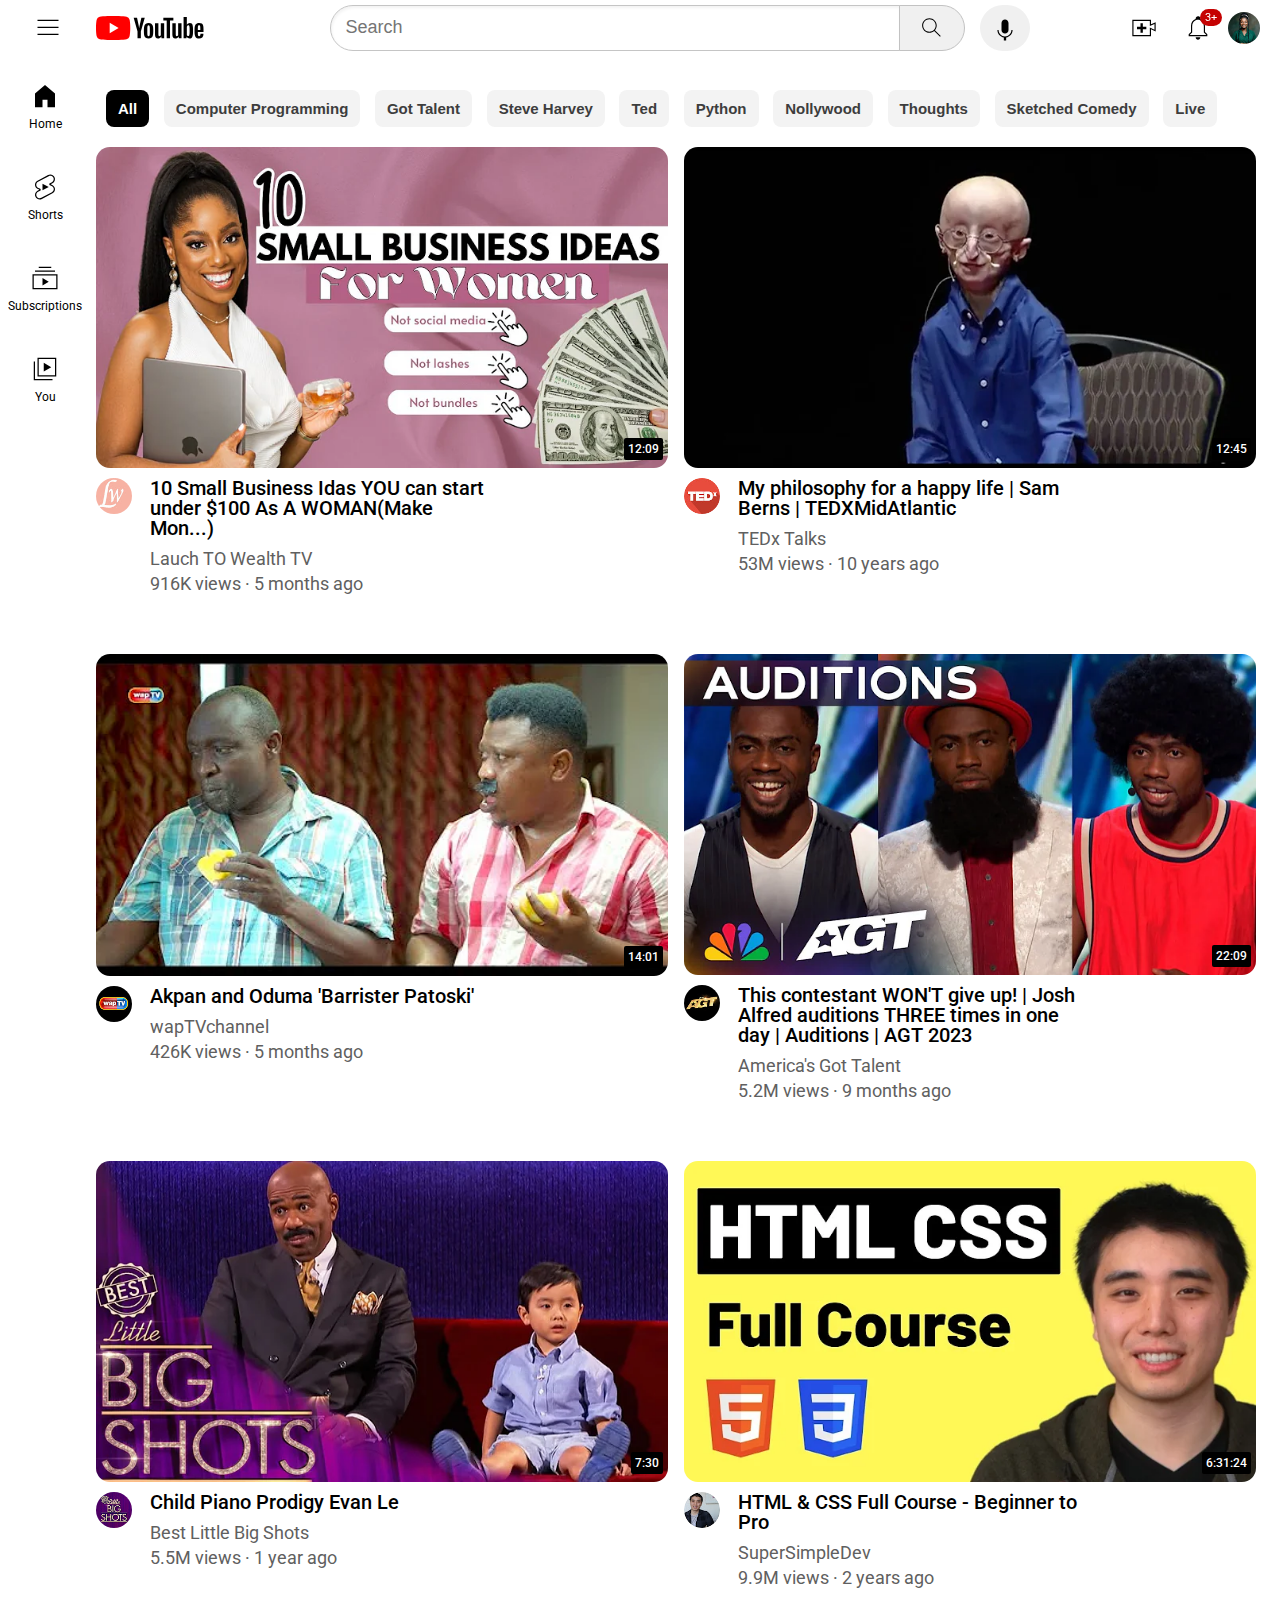
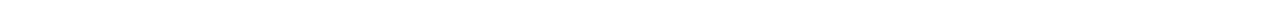
==== youtube.html @ e976bb5a "Add files via upload" ====
<html>
  <head>
    <title>Youtube.com Clone</title>
    <link rel="preconnect" href="https://fonts.googleapis.com">
<link rel="preconnect" href="https://fonts.gstatic.com" crossorigin>
<link href="https://fonts.googleapis.com/css2?family=Roboto:wght@400;500;700&display=swap" rel="stylesheet">
<link rel="stylesheet" href="styles/general.css">
<link rel="stylesheet" href="styles/header.css">
<link rel="stylesheet" href="styles/video.css">
<link rel="stylesheet" href="styles/sidebar.css">
  </head>
  <body>
    <header class="header">
      <div class="left-section">
        <img class="hamburger-menu" src="icons/hamburger-menu.svg" alt="">
        <img class="youtube-logo" src="icons/youtube-logo.svg" alt="">
      </div>
      <div class="middle-section">
        <input type="search" name="search-bar" class="search-bar" placeholder="Search">
        <button
        class="search-button">
          <img
          class="search-icon"
           src="icons/search.svg" alt="">
           <div class="tooltip">Search</div>
        </button>
        <!--Put position absolute inside position relative-->
        <button
        class="voice-search-button">
          <img
          class="voice-search-icon"
           src="icons/voice-search-icon.svg" alt="">
           <div class="tooltip">Search with your voice</div>
        </button>
      </div>
      <div class="right-section">
        <div class="upload-icon-container">
          <img class="upload-icon" src="icons/upload.svg" alt="">
          <div class="tooltip">Create</div>
        </div>
        
        <div class="notifications-icon-container">
          <img class="notifications-icon" src="icons/notifications.svg" alt="">
          <div class="notifications-count">3+</div>
          <div class="tooltip">Notifications</div>
        </div>
        <img class="current-user-picture" src="channel-pictures/channels-profile.jpg" alt="">
      </div>
    </header>
    <div class="sub-header">
      <button>All</button>
      <button>Computer Programming</button>
      <button>Got Talent</button>
      <button>Steve Harvey</button>
      <button>Ted</button>
      <button>Python</button>
      <button>Nollywood</button>
      <button>Thoughts</button>
      <button>Sketched Comedy</button>
      <button>Live</button>
      <button>
        <img class="pointer" src="icons/next-pointer.svg" alt="">
      </button>
    </div>

    <nav class="sidebar">
      <div class="sidebar-link">
        <img src="icons/home.svg" alt="">
        <div>Home</div>
      </div>
      <div class="sidebar-link">
        <img src="icons/shorts.svg" alt="">
        <div>Shorts</div>
      </div>
      <div class="sidebar-link">
        <img src="icons/subscription.svg" alt="">
        <div>Subscriptions</div>
      </div>
      <div class="sidebar-link">
        <img src="icons/you.svg" alt="">
        <div>You</div>
      </div>
    </nav>

    <main>
      <section class="video-grid">
        <div class="video-preview">
          <div class="thumbnail-row">
            <a href="https://www.youtube.com/watch?v=Fhe0advzlzo" target="_blank">
              <img class="thumbnail" src="thumbnails/thumbnail-1.webp" alt="youtube-thumbnail1">
              <div class="video-time">12:09</div>
            </a>
          </div>
            <div class="video-info-grid">
              <a href="https://www.youtube.com/watch?v=Fhe0advzlzo" target="_blank">
                <div class="channel-picture-container">
                <div class="channel-picture">
                  <img class="profile-picture" src="channel-pictures/channel-1.jpg" alt="" />
                  </div>
                  <div class="description">
                    <div class="profile-picture">
                      <img class="profile-picture" src="channel-pictures/channel-1.jpg" alt="">
                    </div>
                    <div class="description-info">
                      <p class="video-author">
                        Launch TO Wealth TV 
                      </p>
                      <p class="subscribers">
                        496K subscribers
                      </p>
                    </div>
                  </div>
              </div>
            <div class="video-info">
              <p class="video-title">
                10 Small Business Idas YOU can start under $100 As A WOMAN(Make Mon...)
              </p>
              <p class="video-author">
                Lauch TO Wealth TV 
              </p>
              <p class="video-stats">
                916K views  &#183; 5 months ago
              </p>
            </div>
          </a>
          </div>
        </div>
        <div class="video-preview">
          <div class="thumbnail-row">
            <a href="https://youtube.com/watch?v=36m1o-tM05g">
            <img class="thumbnail" src="thumbnails/thumbnail-2.webp" alt="youtube-thumbnail1">
            <div class="video-time">12:45</div>
            </a>
          </div>
          <div class="video-info-grid">  
            <a href="https://youtube.com/watch?v=36m1o-tM05g" target="_blank"> 
              <div class="channel-picture-container">
              <div class="channel-picture">
                <img class="profile-picture" src="channel-pictures/channels-2.jpg" alt="">
              </div>
                <div class="description">
                  <div class="profile-picture">
                    <img class="profile-picture" src="channel-pictures/channels-2.jpg" alt="">
                  </div>
                  <div class="description-info">
                    <p class="video-author">
                      TEDx Talks 
                    </p>
                    <p class="subscribers">
                      40.7M subscribers
                    </p>
                  </div>
                </div>
              </div>
            <div class="video-info">
              <p class="video-title">
                My philosophy for a happy life | Sam Berns | TEDXMidAtlantic
              </p>
          <p class="video-author">
            TEDx Talks
          </p>
          <p class="video-stats">
            53M views &#183; 10 years ago
          </p>
            </div>
            </a>
          </div>
        </div>
        <div class="video-preview">
          <div class="thumbnail-row">
            <a href="https://youtube.com/watch?v=b0stBgU7FAk" target="_blank">
            <img class="thumbnail" src="thumbnails/thumbnail-3.webp" alt="youtube-thumbnail1">
            <div class="video-time">14:01</div>
            </a>
          </div>
            <div class="video-info-grid">
              <a href="https://youtube.com/watch?v=b0stBgU7FAk" target="_blank">
                <div class="channel-picture-container">
              <div class="channel-picture">
                <img class="profile-picture" src="channel-pictures/channels-3.jpg" alt="">
              </div>
                <div class="description">
                  <div class="profile-picture">
                    <img class="profile-picture" src="channel-pictures/channels-3.jpg" alt="">
                  </div>
                  <div class="description-info">
                    <p class="video-author">
                      wapTVchannel 
                    </p>
                    <p class="subscribers">
                      701K subscribers
                    </p>
                  </div>
                </div>
              </div>
            <div class="video-info">
              <p class="video-title">
                Akpan and Oduma 'Barrister Patoski'
              </p>
              <p class="video-author">
                wapTVchannel 
              </p>
              <p class="video-stats">
                426K views  &#183; 5 months ago
              </p>
            </div>
            </a>
          </div>
        </div>
    
        <div class="video-preview">
          <div class="thumbnail-row">
            <a href="https://youtube.com/watch?v=k4szRq1R-08" target="_blank">
            <img class="thumbnail" src="thumbnails/thumbnail-4.webp" alt="youtube-thumbnail1">
            <div class="video-time">22:09</div>
            </a>
          </div>   
          <div class="video-info-grid">
            <a href="https://youtube.com/watch?v=k4szRq1R-08" target="_blank">
              <div class="channel-picture-container">
              <div class="channel-picture">
                <img class="profile-picture" src="channel-pictures/channels-4.jpg" alt="">
              </div>
                <div class="description">
                  <div class="profile-picture">
                    <img class="profile-picture" src="channel-pictures/channels-4.jpg" alt="">
                  </div>
                  <div class="description-info">
                    <p class="video-author">
                      America's Got Talent 
                    </p>
                    <p class="subscribers">
                      27.8M subscribers
                    </p>
                  </div>
                </div>
              </div>
            <div class="video-info">
              <p class="video-title">
                This contestant WON'T give up! | Josh Alfred auditions THREE times in one day | Auditions | AGT 2023
              </p>
          <p class="video-author">
            America's Got Talent
          </p>
          <p class="video-stats">
            5.2M views &#183; 9 months ago
          </p>
            </div>
            </a>
          </div>
        </div>
  
        <div class="video-preview">
          <div class="thumbnail-row">
            <a href="https://youtube.com/watch?v=wrTKHijNxsU" target="_blank">
            <img class="thumbnail" src="thumbnails/thumbnail-5.webp" alt="youtube-thumbnail1">
            <div class="video-time">7:30</div>
            </a>
          </div>
            <div class="video-info-grid">
              <a href="https://youtube.com/watch?v=wrTKHijNxsU" target="_blank">
                <div class="channel-picture-container">
              <div class="channel-picture">
                <img class="profile-picture" src="channel-pictures/channel-5.jpg" alt="">
              </div>
                <div class="description">
                  <div class="profile-picture">
                    <img class="profile-picture" src="channel-pictures/channel-5.jpg" alt="">
                  </div>
                  <div class="description-info">
                    <p class="video-author">
                      Best Little Big Shots 
                    </p>
                    <p class="subscribers">
                      169K subscribers
                    </p>
                  </div>
                </div>
              </div>
            <div class="video-info">
              <p class="video-title">
                Child Piano Prodigy Evan Le
              </p>
              <p class="video-author">
                Best Little Big Shots
              </p>
              <p class="video-stats">
                5.5M views  &#183; 1 year ago
              </p>
            </div>
              </a>
          </div>
        </div>
    
        <div class="video-preview">
          <div class="thumbnail-row">
            <a href="https://youtube.com/watch?v=G3e-cpL7ofc&t=21913s" target="_blank">
            <img class="thumbnail" src="thumbnails/thumbnail-6.webp" alt="youtube-thumbnail1">
            <div class="video-time">6:31:24</div>
            </a>
          </div>
          <div class="video-info-grid">
            <a href="https://youtube.com/watch?v=G3e-cpL7ofc&t=21913s" target="_blank">
              <div class="channel-picture-container">
              <div class="channel-picture">
                <img class="profile-picture" src="channel-pictures/channels-6.jpg" alt="">
              </div>
                <div class="description">
                  <div class="profile-picture">
                    <img class="profile-picture" src="channel-pictures/channels-6.jpg" alt="">
                  </div>
                  <div class="description-info">
                    <p class="video-author">
                      SuperSimpleDev
                    </p>
                    <p class="subscribers">
                      433K subscribers
                    </p>
                  </div>
                </div>
              </div>
            <div class="video-info">
              <p class="video-title">
                HTML & CSS Full Course - Beginner to Pro
              </p>
          <p class="video-author">
            SuperSimpleDev
          </p>
          <p class="video-stats">
            9.9M views &#183; 2 years ago
          </p>
            </div>
            </a>
          </div>
        </div>
      </section>
    </main>
  </body>
</html>
---- styles/general.css ----
p {
  margin-top: 0;
  margin-bottom: 0;
}

body {
  /* This style will be inherited*/
  font-family: Roboto, Arial;
  margin: 0;
  padding-top: 80px;
  padding-left: 96px;
  padding-right: 24px;
  min-height: 1000px;
  overflow-x: hidden;
}
---- styles/header.css ----
.header {
  height: 55px;
  display: flex;
  flex-direction: row;
  justify-content: space-between;
  position: fixed;
  top: 0;
  left: 0;
  right: 0;
  background-color: white;
  z-index: 100;
}

.left-section {
  display: flex;
  align-items: center;
}

.hamburger-menu {
  height: 28px;
  margin: 0 24px 0 24px;
  padding: 10px;
  transition: background-color 0.15;
}

.hamburger-menu:hover {
  background-color: rgb(231, 230, 230);
  border-radius: 50%;
}

.youtube-logo {
  height: 24px;
}

.middle-section {
  flex: 1;
  margin-left: 70px;
  margin-right: 35px;
  max-width: 700px;
  display: flex;
  align-items: center;
}

.search-bar {
  flex: 1;
  height: 46px;
  padding: 8px 15px;
  font-size: 16px;
  border: 1px solid rgb(197, 197, 197);
  border-radius: 24px 0 0 24px;
  box-shadow: inset 1px 2px 3px rgba(0 , 0 , 0, 0.05);
  outline: none;
}

.search-bar::placeholder {
  font-size: 18px;
}

.search-button {
  height: 46px;
  width: 66px;
  background-color: rgb(240, 240, 240);
  border: 1px solid rgb(194, 194, 194);
  margin-left: -1px;
  margin-right: 15px;
  border-radius: 0 24px 24px 0;
}

.search-button,
.voice-search-button,
.upload-icon-container,
.notifications-icon-container {
  position: relative;
  display: flex;
  justify-content: center;
  align-items: center;
}

.search-button .tooltip,
.voice-search-button .tooltip,
.upload-icon-container .tooltip,
.notifications-icon-container .tooltip {
  position: absolute;
  background-color: rgb(97, 97, 97);
  color: white;
  padding: 8px 8px;
  border-radius: 3px;
  font-size: 14px;
  bottom: -50;
  opacity: 0;
  transition: opacity 0.15s;
  pointer-events: none;
  white-space: nowrap;
}

.search-button:hover .tooltip,
.voice-search-button:hover .tooltip,
.upload-icon-container:hover .tooltip,
.notifications-icon-container:hover .tooltip {
  opacity: 1;
}

.search-icon {
  height: 25px;
}

.voice-search-button {
  height: 46px;
  width: 50px;
  border-radius: 25px;
  border: none;
  background-color: rgb(240, 240, 240);
}

.voice-search-button:hover {
  background-color: rgb(231, 230, 230);
}

.voice-search-icon {
  height: 28px;
  margin-top: 4px;
}

.right-section {
  width: 140px;
  margin-right: 20px;
  display: flex;
  align-items: center;
  justify-content: space-between;
  flex-shrink: 0;
}

.upload-icon {
  height: 28px;
  padding: 10px;
  transition: background-color 0.15;
}

.upload-icon:hover {
  background-color: rgb(231, 230, 230);
  border-radius: 50%;
}

.notifications-icon {
  height: 28px;
}

.notifications-icon-container {
  position: relative;
  padding: 10px 8px;
  transition: background-color 0.15;
}

.notifications-icon-container:hover {
  background-color: rgb(231, 230, 230);
  border-radius: 50%;
}

.notifications-count {
  position: absolute;
  top:5px;
  right: -2px;
  background-color: rgb(197, 2, 2);
  color: white;
  font-family: Roboto, Arial;
  font-size: 11px;
  padding: 2px 5px;
  border-radius: 10px;
}

.current-user-picture {
  height: 32px;
  border-radius: 16px;
}

.sub-header {
  display: flex;
  margin-top: 10px;
  align-items: center;
  justify-content: space-between;
}

.sub-header button {
  border: none;
  margin-left: 10px;
  border-radius: 8px;
  padding: 10px 12px;
  font-weight: bolder;
  font-size: 15px;
  color: rgb(61, 61, 61);
  background-color: rgb(243, 243, 243);
  white-space: nowrap;
}

.sub-header button:first-child {
  background-color: black;
  color: white;
}

.sub-header button:last-child {
  border-radius: 50%;
  background-color: white;
  transition: background-color 0.15;
}

.sub-header button:last-child:hover {
  background-color: rgb(243, 243, 243);;
}
---- styles/video.css ----
.thumbnail {
  width: 100%;
  border-radius: 14px;
  margin-top: 20px;
}

.video-info-grid {
  margin-top: 10px;
}

.video-title {
  margin-top: 0;
  font-size: 20px;
  font-weight: 500;
  line-height: 20px;
  margin-bottom: 10px;
  color: black;
}

.channel-picture {
  display: inline-block;
  width: 50px;
}

.video-info {
  display: inline-block;
  width: 350px;
}

.profile-picture {
  width: 36px;
  border-radius: 100%;
}

.channel-picture-container {
  position: relative;
  display: inline-block;
  vertical-align: top;
  
}
.description {
  position: absolute;
  display: flex;
  align-items: center;
  justify-content: center;
  width: 180px;
  background-color: white;
  font-family: Roboto, Arial;
  padding: 10px 8px;
  margin-top: 15px;
  box-shadow: 0 0 10px rgba(0, 0, 0, 0.15);
  border-radius: 5px;
  opacity: 0;
  pointer-events: none;
  transition: opacity 0.15s;
  z-index: 100;
}

.channel-picture-container:hover .description {
  opacity: 1;
}

.description-info {
  padding-left: 10px;
}

.description .video-author {
  font-size: 18px;
  color: #000;
  font-weight: bold;
}

.description .subscribers {
  font-size: 15px;
  color: rgb(96, 96, 96);
  margin-top: 4px;
}

.thumbnail-row {
  margin-bottom: 8px;
  position: relative;
}

.video-author,
.video-stats {
  font-size: 18px;
  color: rgb(96, 96, 96);
}

.video-author {
  margin-bottom: 4px;
}

.video-grid {
  display: grid;
  grid-template-columns: 1fr 1fr 1fr;
  column-gap: 16px;
  row-gap: 40px;
}

.video-info-grid a {
  color: inherit;
  text-decoration: none;
}

.video-info-grid a:hover,
.video-info-grid a:active,
.video-info-grid a:visited,
.video-info-grid a:link {
  color: inherit;
}

.video-time {
  background-color: black;
  color: white;
  position: absolute;
  bottom: 8px;
  right: 5px;
  font-size: 12px;
  font-weight: 500;
  padding: 4px 4px;
  border-radius: 2px;
}

@media all and (max-width: 850px) {
  .video-grid {
    grid-template-columns: 1fr;
  }
  .video-info {
    width: 500px;
  }
}

@media all and (min-width: 851px) and (max-width: 1299px) {
  .video-grid {
    grid-template-columns: 1fr 1fr;
  }
}

@media all and (min-width: 1300px) {
  .video-grid {
    grid-template-columns: 1fr 1fr 1fr;
  }
}
---- styles/sidebar.css ----
.sidebar {
  position: fixed;
  left: 0;
  bottom: 0;
  top: 55px;
  background-color: white;
  width: 80px;
  z-index: 200;
  padding-top: 5px;
  padding-left: 5px;
}

.sidebar-link {
  height: 75px;
  display: flex;
  justify-content: center;
  align-items: center;
  flex-direction: column;
  cursor: pointer;
  border-radius: 8px;
  padding: 8px 15px;

}

.sidebar-link:hover {
  background-color: rgb(235, 235, 235);
}

.sidebar-link img {
  height: 30px;
  margin-bottom: 6px;
}

.sidebar-link div {
  font-size: 12px;

}

@media all and (max-width: 850px) {
  .sidebar {
    display: none;
  }
}

@media screen and (min-width: 851px) and (max-width:999px) {
  .sidebar {
    display: none;
  }
}
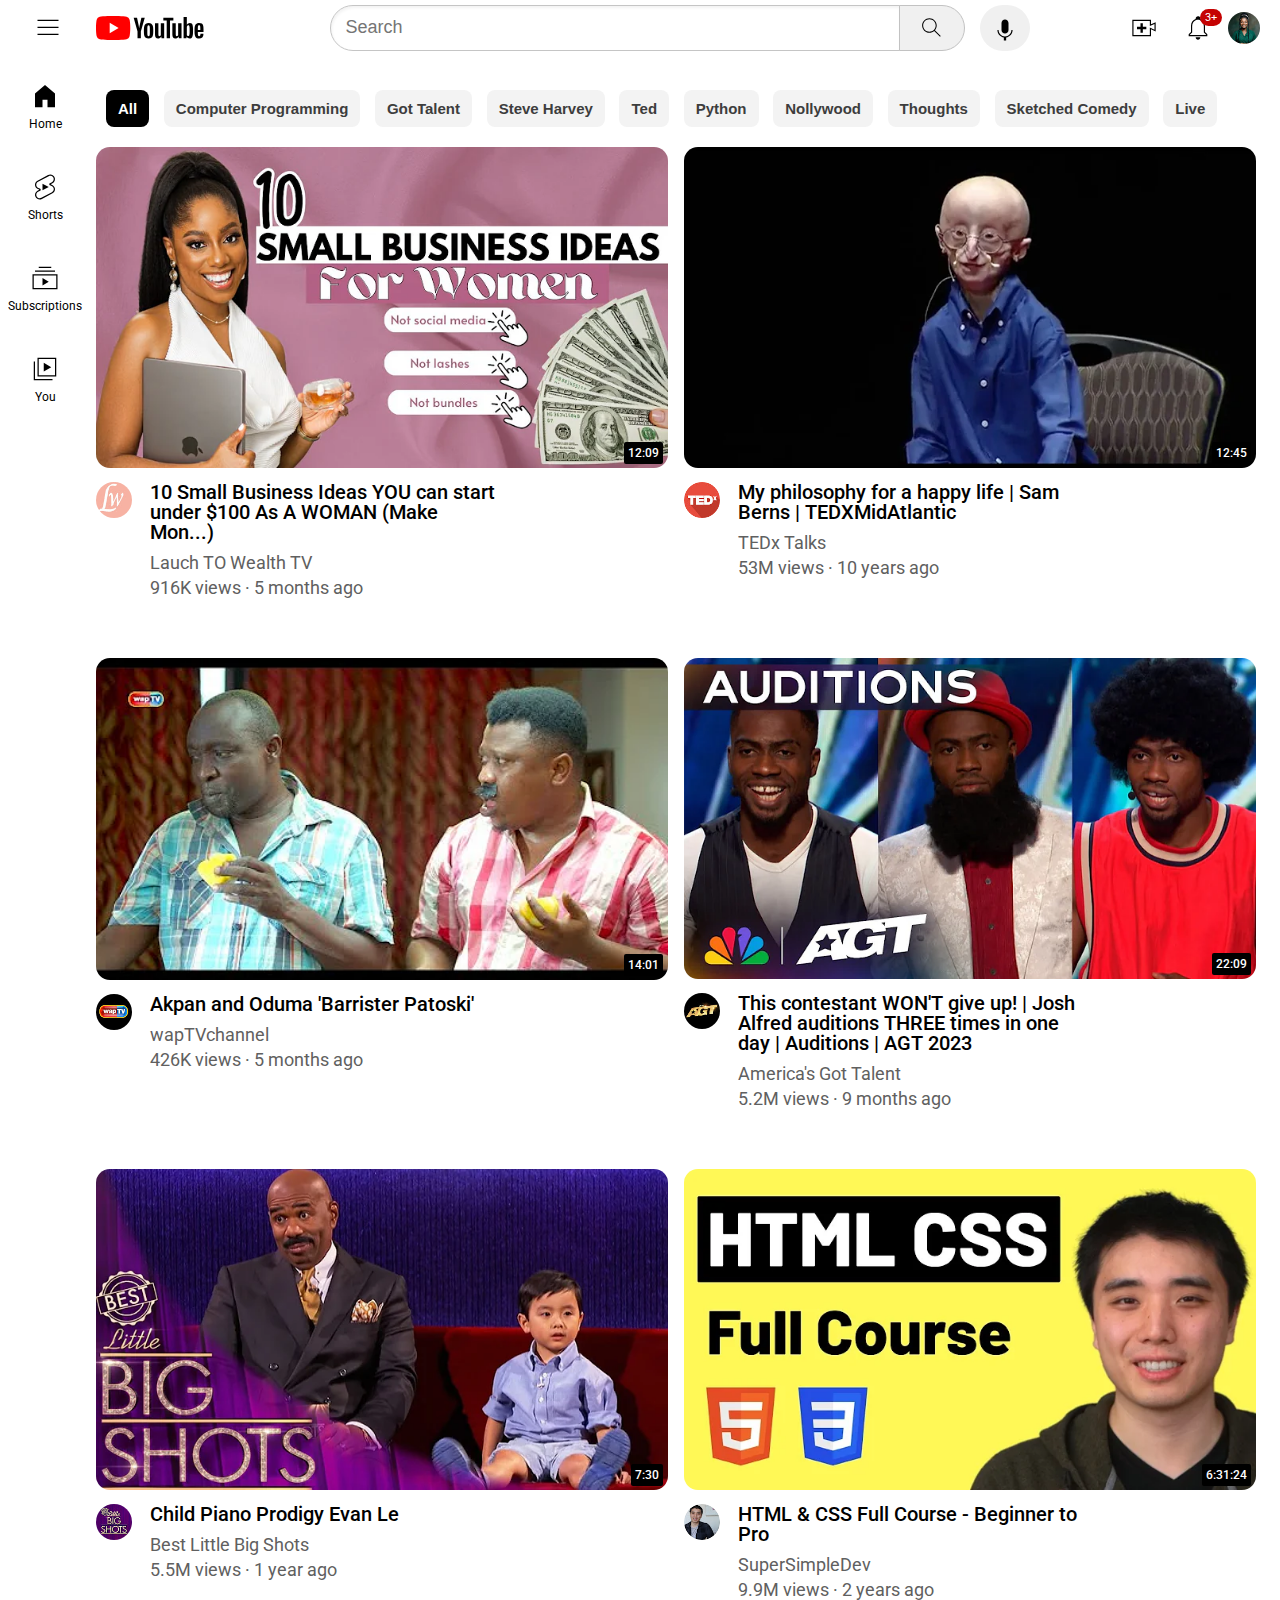
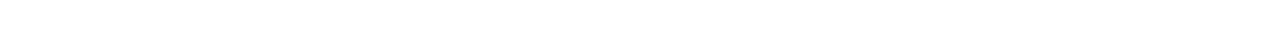
==== commit b7be3299: "Add files via upload" ====
--- a/youtube.html
+++ b/youtube.html
@@ -1,6 +1,9 @@
-<html>
-  <head>
-    <title>Youtube.com Clone</title>
+<!DOCTYPE html>
+<html lang="en">
+<head>
+  <meta charset="UTF-8">
+  <meta name="viewport" content="width=device-width, initial-scale=1.0">
+  <title>Youtube.com Clone</title>
     <link rel="preconnect" href="https://fonts.googleapis.com">
 <link rel="preconnect" href="https://fonts.gstatic.com" crossorigin>
 <link href="https://fonts.googleapis.com/css2?family=Roboto:wght@400;500;700&display=swap" rel="stylesheet">
@@ -113,7 +116,7 @@
               </div>
             <div class="video-info">
               <p class="video-title">
-                10 Small Business Idas YOU can start under $100 As A WOMAN(Make Mon...)
+                10 Small Business Ideas YOU can start under $100 As A WOMAN (Make Mon...)
               </p>
               <p class="video-author">
                 Lauch TO Wealth TV 
@@ -336,4 +339,4 @@
       </section>
     </main>
   </body>
-</html>+</html>
